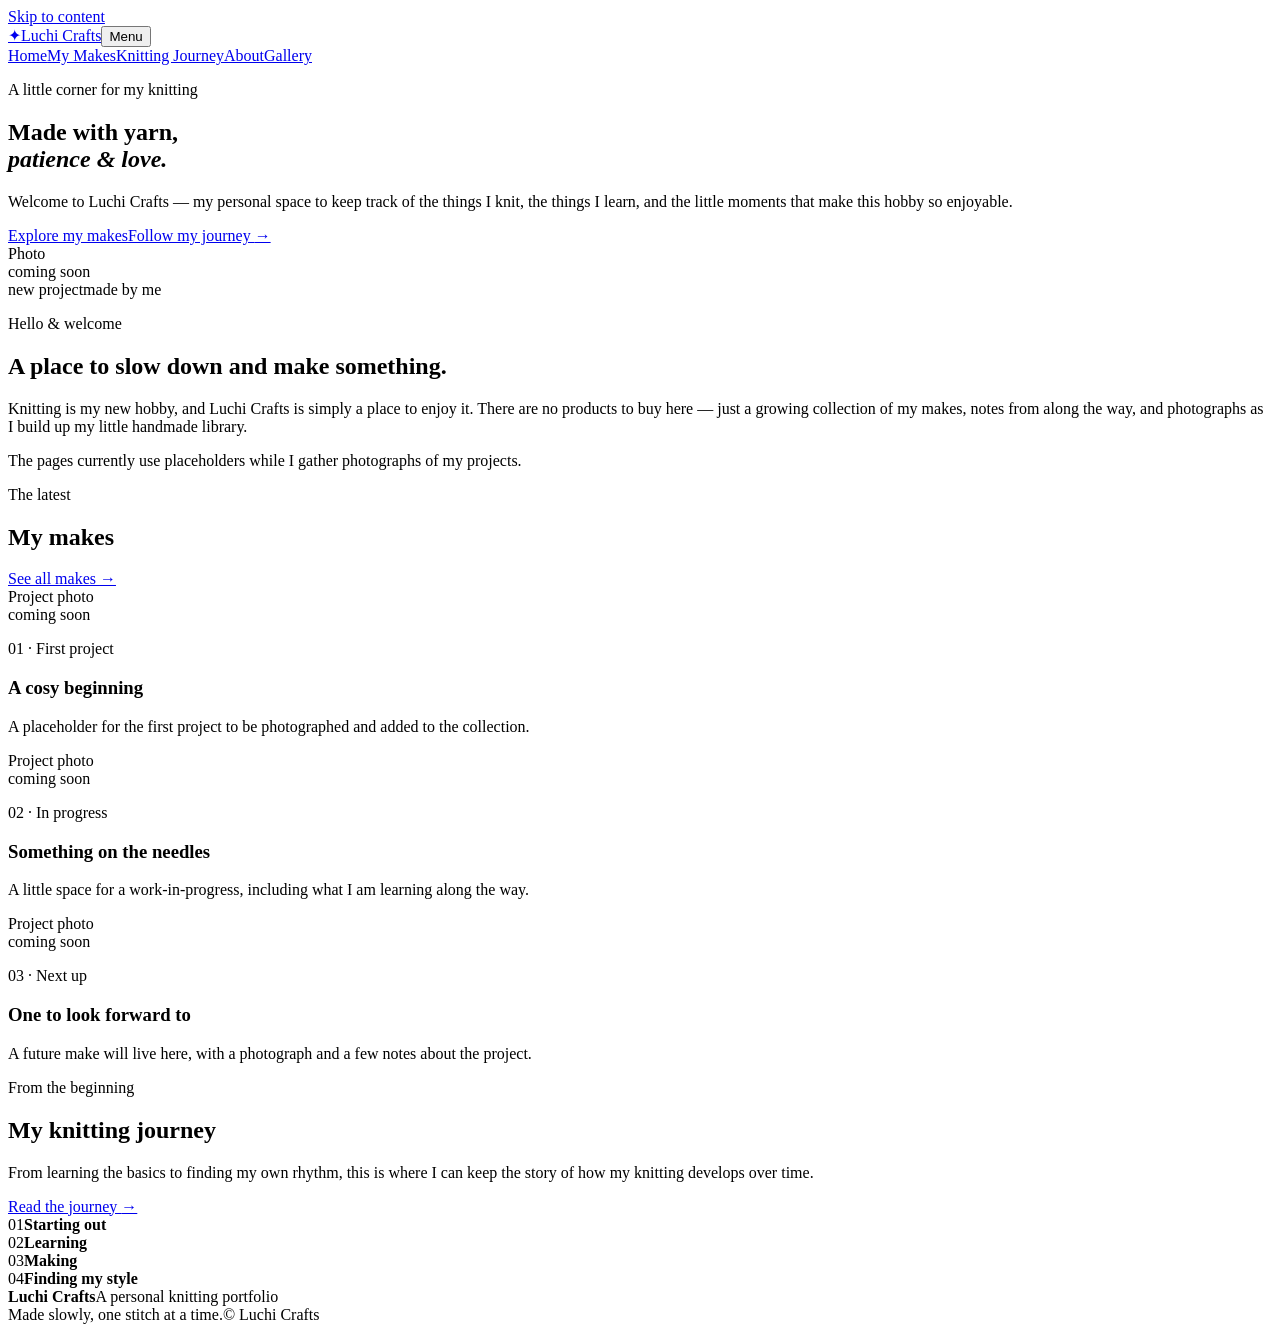
==== index.html @ 57c61583 "Build Luchi Crafts website: add index.html" ====
<!doctype html><html lang="en-GB"><head><meta charset="utf-8"><meta name="viewport" content="width=device-width, initial-scale=1"><meta name="description" content="Luchi Crafts — a cosy personal portfolio celebrating a love of knitting, handmade projects and the knitting journey."><title>Luchi Crafts | A Knitting Journey</title><link rel="preconnect" href="https://fonts.googleapis.com"><link rel="preconnect" href="https://fonts.gstatic.com" crossorigin><link href="https://fonts.googleapis.com/css2?family=EB+Garamond:wght@500;600;700&family=Inter:wght@400;500;600&display=swap" rel="stylesheet"><link rel="stylesheet" href="styles.css"></head><body><a class="skip-link" href="#main">Skip to content</a><header class="site-header"><div class="container nav-wrap"><a class="brand" href="index.html"><span class="brand-mark" aria-hidden="true">✦</span><span>Luchi Crafts</span></a><button class="menu-toggle" type="button" aria-expanded="false" aria-controls="site-nav">Menu</button><nav id="site-nav" class="site-nav" aria-label="Main navigation"><a class="active" href="index.html">Home</a><a href="my-makes.html">My Makes</a><a href="journey.html">Knitting Journey</a><a href="about.html">About</a><a href="gallery.html">Gallery</a></nav></div></header><main id="main"><section class="hero"><div class="container hero-grid"><div class="hero-copy"><p class="eyebrow">A little corner for my knitting</p><h1>Made with yarn,<br><em>patience &amp; love.</em></h1><p class="hero-text">Welcome to Luchi Crafts — my personal space to keep track of the things I knit, the things I learn, and the little moments that make this hobby so enjoyable.</p><div class="hero-actions"><a class="button button-primary" href="my-makes.html">Explore my makes</a><a class="text-link" href="journey.html">Follow my journey <span aria-hidden="true">→</span></a></div></div><div class="hero-art" aria-label="Knitting project placeholder"><div class="yarn-ball yarn-one"></div><div class="yarn-ball yarn-two"></div><div class="knit-card"><span>Photo<br>coming soon</span></div><span class="art-note note-one">new project</span><span class="art-note note-two">made by me</span></div></div></section><section class="intro section"><div class="container narrow intro-grid"><div><p class="eyebrow">Hello &amp; welcome</p><h2>A place to slow down and make something.</h2></div><div><p>Knitting is my new hobby, and Luchi Crafts is simply a place to enjoy it. There are no products to buy here — just a growing collection of my makes, notes from along the way, and photographs as I build up my little handmade library.</p><p class="muted">The pages currently use placeholders while I gather photographs of my projects.</p></div></div></section><section class="section section-tinted"><div class="container"><div class="section-heading"><div><p class="eyebrow">The latest</p><h2>My makes</h2></div><a class="text-link" href="my-makes.html">See all makes <span aria-hidden="true">→</span></a></div><div class="project-grid"><article class="project-card"><div class="photo-placeholder"><span>Project photo<br>coming soon</span></div><div class="project-info"><p class="project-number">01 · First project</p><h3>A cosy beginning</h3><p>A placeholder for the first project to be photographed and added to the collection.</p></div></article><article class="project-card"><div class="photo-placeholder photo-alt"><span>Project photo<br>coming soon</span></div><div class="project-info"><p class="project-number">02 · In progress</p><h3>Something on the needles</h3><p>A little space for a work-in-progress, including what I am learning along the way.</p></div></article><article class="project-card"><div class="photo-placeholder photo-soft"><span>Project photo<br>coming soon</span></div><div class="project-info"><p class="project-number">03 · Next up</p><h3>One to look forward to</h3><p>A future make will live here, with a photograph and a few notes about the project.</p></div></article></div></div></section><section class="section journey-preview"><div class="container journey-panel"><div><p class="eyebrow">From the beginning</p><h2>My knitting journey</h2><p>From learning the basics to finding my own rhythm, this is where I can keep the story of how my knitting develops over time.</p><a class="text-link" href="journey.html">Read the journey <span aria-hidden="true">→</span></a></div><div class="timeline-mini" aria-hidden="true"><div><span>01</span><strong>Starting out</strong></div><div><span>02</span><strong>Learning</strong></div><div><span>03</span><strong>Making</strong></div><div><span>04</span><strong>Finding my style</strong></div></div></div></section></main><footer class="site-footer"><div class="container footer-wrap"><div><strong>Luchi Crafts</strong><span>A personal knitting portfolio</span></div><div><span>Made slowly, one stitch at a time.</span><span>© <span data-year></span> Luchi Crafts</span></div></div></footer><script src="script.js"></script></body></html>
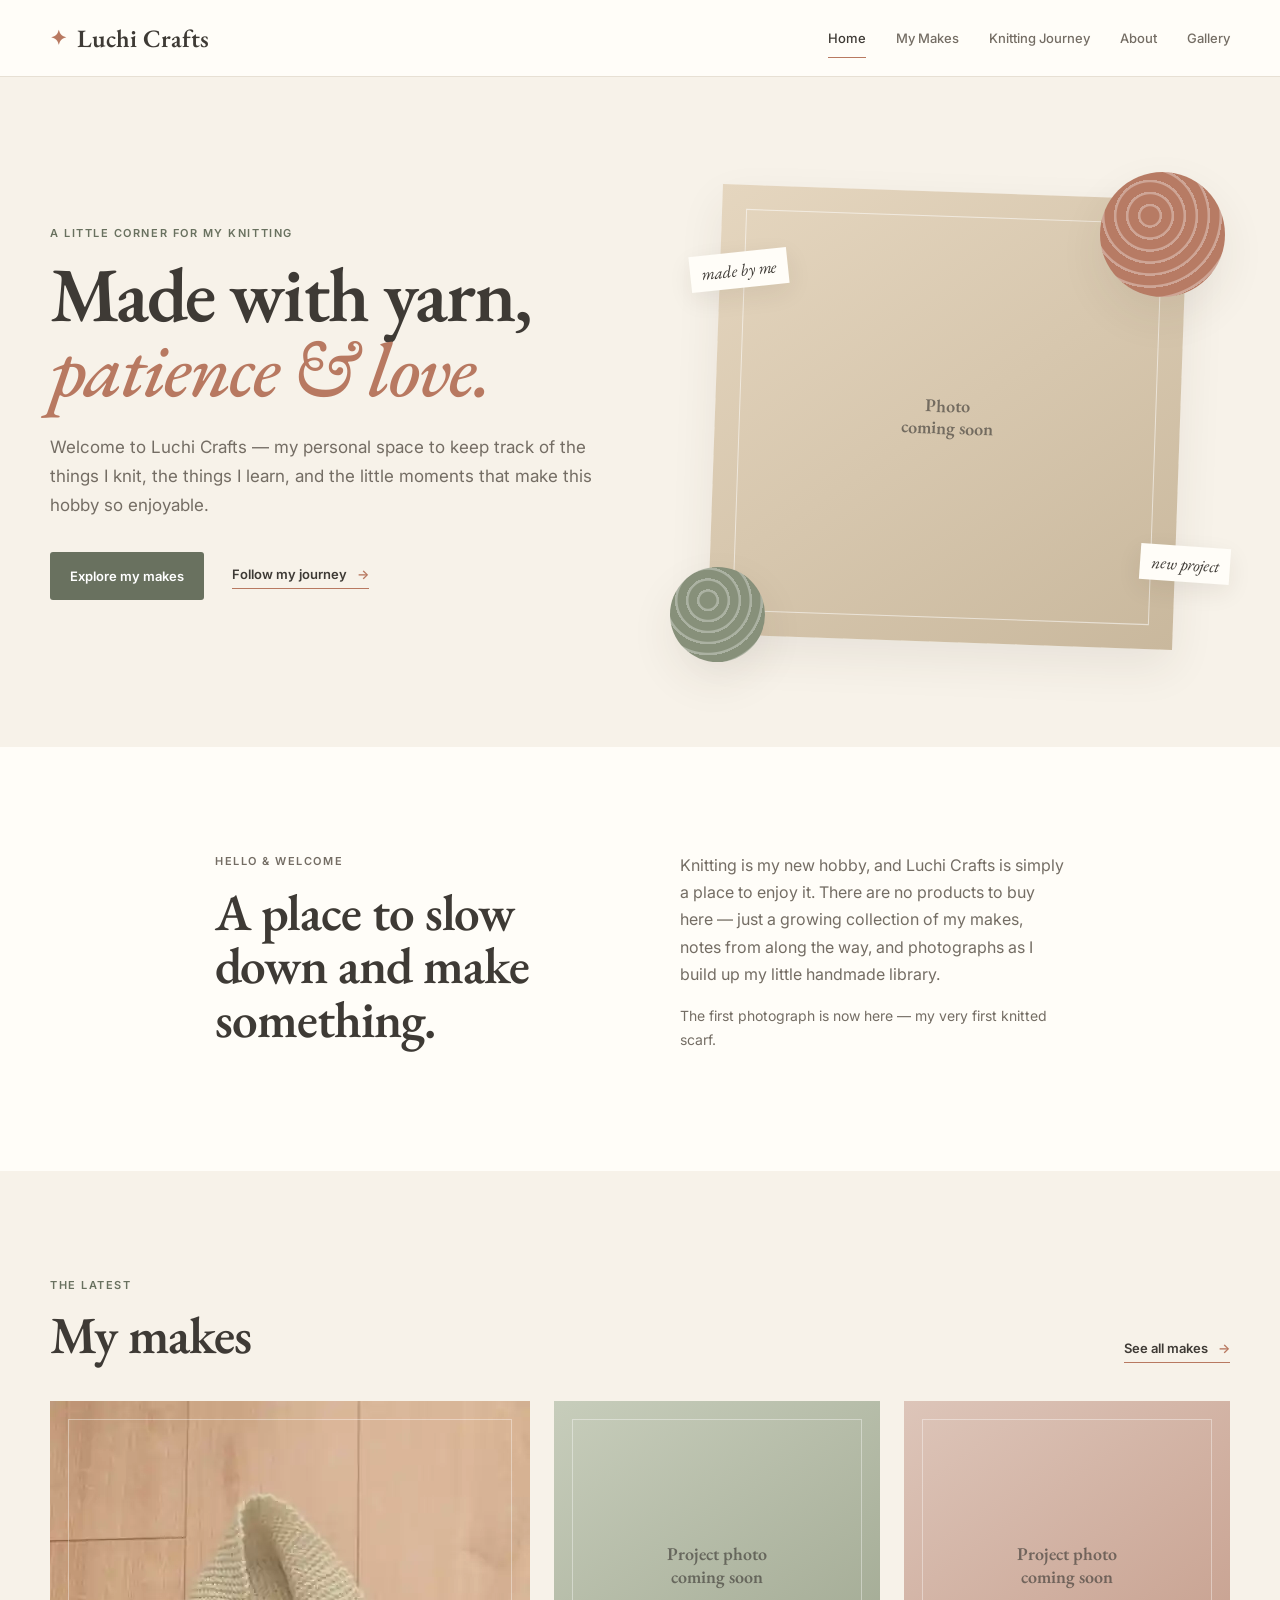
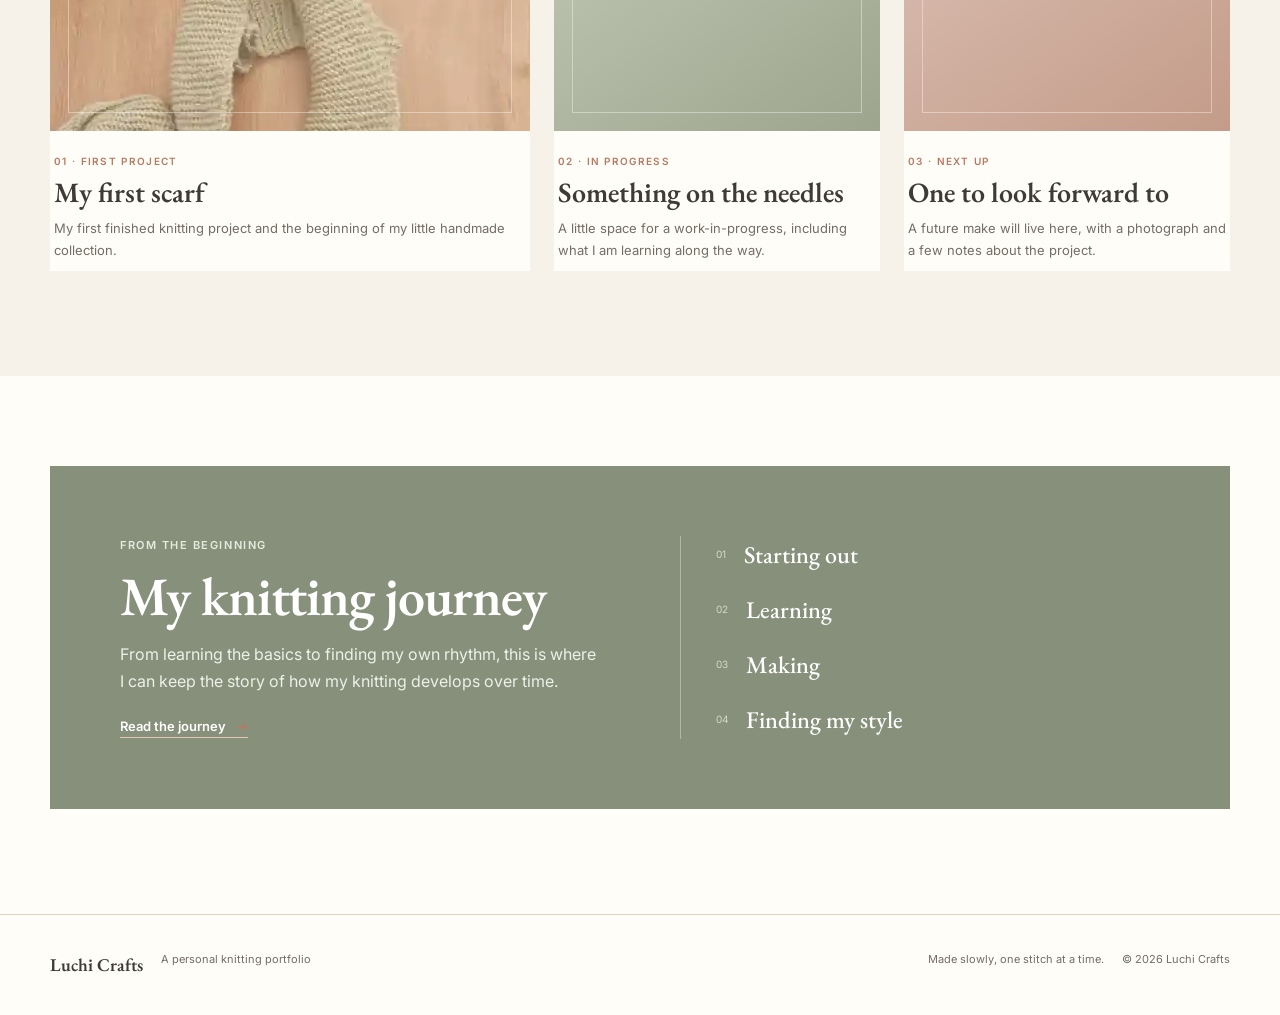
==== commit af9ee442: "Feature first scarf on home page" ====
--- a/index.html
+++ b/index.html
@@ -1 +1 @@
-<!doctype html><html lang="en-GB"><head><meta charset="utf-8"><meta name="viewport" content="width=device-width, initial-scale=1"><meta name="description" content="Luchi Crafts — a cosy personal portfolio celebrating a love of knitting, handmade projects and the knitting journey."><title>Luchi Crafts | A Knitting Journey</title><link rel="preconnect" href="https://fonts.googleapis.com"><link rel="preconnect" href="https://fonts.gstatic.com" crossorigin><link href="https://fonts.googleapis.com/css2?family=EB+Garamond:wght@500;600;700&family=Inter:wght@400;500;600&display=swap" rel="stylesheet"><link rel="stylesheet" href="styles.css"></head><body><a class="skip-link" href="#main">Skip to content</a><header class="site-header"><div class="container nav-wrap"><a class="brand" href="index.html"><span class="brand-mark" aria-hidden="true">✦</span><span>Luchi Crafts</span></a><button class="menu-toggle" type="button" aria-expanded="false" aria-controls="site-nav">Menu</button><nav id="site-nav" class="site-nav" aria-label="Main navigation"><a class="active" href="index.html">Home</a><a href="my-makes.html">My Makes</a><a href="journey.html">Knitting Journey</a><a href="about.html">About</a><a href="gallery.html">Gallery</a></nav></div></header><main id="main"><section class="hero"><div class="container hero-grid"><div class="hero-copy"><p class="eyebrow">A little corner for my knitting</p><h1>Made with yarn,<br><em>patience &amp; love.</em></h1><p class="hero-text">Welcome to Luchi Crafts — my personal space to keep track of the things I knit, the things I learn, and the little moments that make this hobby so enjoyable.</p><div class="hero-actions"><a class="button button-primary" href="my-makes.html">Explore my makes</a><a class="text-link" href="journey.html">Follow my journey <span aria-hidden="true">→</span></a></div></div><div class="hero-art" aria-label="Knitting project placeholder"><div class="yarn-ball yarn-one"></div><div class="yarn-ball yarn-two"></div><div class="knit-card"><span>Photo<br>coming soon</span></div><span class="art-note note-one">new project</span><span class="art-note note-two">made by me</span></div></div></section><section class="intro section"><div class="container narrow intro-grid"><div><p class="eyebrow">Hello &amp; welcome</p><h2>A place to slow down and make something.</h2></div><div><p>Knitting is my new hobby, and Luchi Crafts is simply a place to enjoy it. There are no products to buy here — just a growing collection of my makes, notes from along the way, and photographs as I build up my little handmade library.</p><p class="muted">The pages currently use placeholders while I gather photographs of my projects.</p></div></div></section><section class="section section-tinted"><div class="container"><div class="section-heading"><div><p class="eyebrow">The latest</p><h2>My makes</h2></div><a class="text-link" href="my-makes.html">See all makes <span aria-hidden="true">→</span></a></div><div class="project-grid"><article class="project-card"><div class="photo-placeholder"><span>Project photo<br>coming soon</span></div><div class="project-info"><p class="project-number">01 · First project</p><h3>A cosy beginning</h3><p>A placeholder for the first project to be photographed and added to the collection.</p></div></article><article class="project-card"><div class="photo-placeholder photo-alt"><span>Project photo<br>coming soon</span></div><div class="project-info"><p class="project-number">02 · In progress</p><h3>Something on the needles</h3><p>A little space for a work-in-progress, including what I am learning along the way.</p></div></article><article class="project-card"><div class="photo-placeholder photo-soft"><span>Project photo<br>coming soon</span></div><div class="project-info"><p class="project-number">03 · Next up</p><h3>One to look forward to</h3><p>A future make will live here, with a photograph and a few notes about the project.</p></div></article></div></div></section><section class="section journey-preview"><div class="container journey-panel"><div><p class="eyebrow">From the beginning</p><h2>My knitting journey</h2><p>From learning the basics to finding my own rhythm, this is where I can keep the story of how my knitting develops over time.</p><a class="text-link" href="journey.html">Read the journey <span aria-hidden="true">→</span></a></div><div class="timeline-mini" aria-hidden="true"><div><span>01</span><strong>Starting out</strong></div><div><span>02</span><strong>Learning</strong></div><div><span>03</span><strong>Making</strong></div><div><span>04</span><strong>Finding my style</strong></div></div></div></section></main><footer class="site-footer"><div class="container footer-wrap"><div><strong>Luchi Crafts</strong><span>A personal knitting portfolio</span></div><div><span>Made slowly, one stitch at a time.</span><span>© <span data-year></span> Luchi Crafts</span></div></div></footer><script src="script.js"></script></body></html>+<!doctype html><html lang="en-GB"><head><meta charset="utf-8"><meta name="viewport" content="width=device-width, initial-scale=1"><meta name="description" content="Luchi Crafts — a cosy personal portfolio celebrating a love of knitting, handmade projects and the knitting journey."><title>Luchi Crafts | A Knitting Journey</title><link rel="preconnect" href="https://fonts.googleapis.com"><link rel="preconnect" href="https://fonts.gstatic.com" crossorigin><link href="https://fonts.googleapis.com/css2?family=EB+Garamond:wght@500;600;700&family=Inter:wght@400;500;600&display=swap" rel="stylesheet"><link rel="stylesheet" href="styles.css"></head><body><a class="skip-link" href="#main">Skip to content</a><header class="site-header"><div class="container nav-wrap"><a class="brand" href="index.html"><span class="brand-mark" aria-hidden="true">✦</span><span>Luchi Crafts</span></a><button class="menu-toggle" type="button" aria-expanded="false" aria-controls="site-nav">Menu</button><nav id="site-nav" class="site-nav" aria-label="Main navigation"><a class="active" href="index.html">Home</a><a href="my-makes.html">My Makes</a><a href="journey.html">Knitting Journey</a><a href="about.html">About</a><a href="gallery.html">Gallery</a></nav></div></header><main id="main"><section class="hero"><div class="container hero-grid"><div class="hero-copy"><p class="eyebrow">A little corner for my knitting</p><h1>Made with yarn,<br><em>patience &amp; love.</em></h1><p class="hero-text">Welcome to Luchi Crafts — my personal space to keep track of the things I knit, the things I learn, and the little moments that make this hobby so enjoyable.</p><div class="hero-actions"><a class="button button-primary" href="my-makes.html">Explore my makes</a><a class="text-link" href="journey.html">Follow my journey <span aria-hidden="true">→</span></a></div></div><div class="hero-art" aria-label="Knitting project placeholder"><div class="yarn-ball yarn-one"></div><div class="yarn-ball yarn-two"></div><div class="knit-card"><span>Photo<br>coming soon</span></div><span class="art-note note-one">new project</span><span class="art-note note-two">made by me</span></div></div></section><section class="intro section"><div class="container narrow intro-grid"><div><p class="eyebrow">Hello &amp; welcome</p><h2>A place to slow down and make something.</h2></div><div><p>Knitting is my new hobby, and Luchi Crafts is simply a place to enjoy it. There are no products to buy here — just a growing collection of my makes, notes from along the way, and photographs as I build up my little handmade library.</p><p class="muted">The first photograph is now here — my very first knitted scarf.</p></div></div></section><section class="section section-tinted"><div class="container"><div class="section-heading"><div><p class="eyebrow">The latest</p><h2>My makes</h2></div><a class="text-link" href="my-makes.html">See all makes <span aria-hidden="true">→</span></a></div><div class="project-grid"><article class="project-card"><div class="photo-placeholder"><img class="project-photo" src="assets/first-scarf.webp" alt="A cream-coloured knitted scarf, the first scarf made for Luchi Crafts"></div><div class="project-info"><p class="project-number">01 · First project</p><h3>My first scarf</h3><p>My first finished knitting project and the beginning of my little handmade collection.</p></div></article><article class="project-card"><div class="photo-placeholder photo-alt"><span>Project photo<br>coming soon</span></div><div class="project-info"><p class="project-number">02 · In progress</p><h3>Something on the needles</h3><p>A little space for a work-in-progress, including what I am learning along the way.</p></div></article><article class="project-card"><div class="photo-placeholder photo-soft"><span>Project photo<br>coming soon</span></div><div class="project-info"><p class="project-number">03 · Next up</p><h3>One to look forward to</h3><p>A future make will live here, with a photograph and a few notes about the project.</p></div></article></div></div></section><section class="section journey-preview"><div class="container journey-panel"><div><p class="eyebrow">From the beginning</p><h2>My knitting journey</h2><p>From learning the basics to finding my own rhythm, this is where I can keep the story of how my knitting develops over time.</p><a class="text-link" href="journey.html">Read the journey <span aria-hidden="true">→</span></a></div><div class="timeline-mini" aria-hidden="true"><div><span>01</span><strong>Starting out</strong></div><div><span>02</span><strong>Learning</strong></div><div><span>03</span><strong>Making</strong></div><div><span>04</span><strong>Finding my style</strong></div></div></div></section></main><footer class="site-footer"><div class="container footer-wrap"><div><strong>Luchi Crafts</strong><span>A personal knitting portfolio</span></div><div><span>Made slowly, one stitch at a time.</span><span>© <span data-year></span> Luchi Crafts</span></div></div></footer><script src="script.js"></script></body></html>
--- a/styles.css
+++ b/styles.css
@@ -0,0 +1 @@
+:root{--cream:#f7f2e9;--paper:#fffdf8;--ink:#3e3a35;--muted:#746d64;--sage:#87907a;--sage-dark:#69715f;--clay:#b87961;--sand:#dfd0b9;--line:#ddd3c5;--shadow:0 18px 45px rgba(65,53,42,.08);--serif:"EB Garamond",Georgia,serif;--sans:"Inter",Arial,sans-serif;--max:1180px}*{box-sizing:border-box}html{scroll-behavior:smooth}body{margin:0;background:var(--paper);color:var(--ink);font-family:var(--sans);font-size:16px;line-height:1.7}a{color:inherit;text-decoration:none}button{font:inherit}.container{width:min(calc(100% - 48px),var(--max));margin-inline:auto}.narrow{width:min(calc(100% - 48px),850px)}.skip-link{position:absolute;left:16px;top:-100px;background:var(--ink);color:#fff;padding:8px 12px;z-index:100}.skip-link:focus{top:12px}.site-header{position:sticky;top:0;z-index:20;background:rgba(255,253,248,.94);backdrop-filter:blur(12px);border-bottom:1px solid rgba(221,211,197,.7)}.nav-wrap{min-height:76px;display:flex;align-items:center;justify-content:space-between;gap:30px}.brand{display:flex;align-items:center;gap:10px;font-family:var(--serif);font-size:25px;font-weight:600}.brand-mark{font-family:Georgia,serif;color:var(--clay);font-size:20px}.site-nav{display:flex;align-items:center;gap:30px;font-size:13px;font-weight:500}.site-nav a{padding:26px 0;color:var(--muted);position:relative}.site-nav a:hover,.site-nav a.active{color:var(--ink)}.site-nav a.active:after{content:"";position:absolute;bottom:17px;left:0;right:0;height:1px;background:var(--clay)}.menu-toggle{display:none;border:1px solid var(--line);background:transparent;color:var(--ink);padding:7px 12px;border-radius:4px}.hero{background:var(--cream);overflow:hidden}.hero-grid{min-height:670px;display:grid;grid-template-columns:1fr 1fr;gap:60px;align-items:center}.eyebrow{text-transform:uppercase;letter-spacing:.14em;font-size:11px;font-weight:600;color:var(--sage-dark);margin:0 0 14px}.hero h1,.page-hero h1{font:600 clamp(48px,6vw,78px)/.98 var(--serif);letter-spacing:-.025em;margin:0 0 26px}.hero h1 em{font-weight:500;color:var(--clay)}.hero-text{max-width:590px;color:var(--muted);font-size:17px}.hero-actions{display:flex;align-items:center;gap:28px;margin-top:32px}.button{display:inline-flex;align-items:center;justify-content:center;padding:13px 20px;border-radius:3px;font-size:13px;font-weight:600}.button-primary{background:var(--sage-dark);color:#fff}.button-primary:hover{background:var(--ink)}.text-link{font-size:13px;font-weight:600;border-bottom:1px solid var(--clay);padding-bottom:3px}.text-link span{margin-left:7px;color:var(--clay)}.hero-art{height:510px;position:relative}.knit-card{position:absolute;inset:35px 50px 25px 45px;background:linear-gradient(145deg,#e5d6bf,#c9b89d);box-shadow:var(--shadow);display:grid;place-items:center;transform:rotate(2deg)}.knit-card:before{content:"";position:absolute;inset:24px;border:1px solid rgba(255,255,255,.55)}.knit-card span,.photo-placeholder span,.gallery-placeholder span,.portrait-placeholder span{font:600 18px/1.25 var(--serif);color:rgba(62,58,53,.65);text-align:center}.yarn-ball{position:absolute;width:125px;height:125px;border-radius:50%;background:repeating-radial-gradient(circle at 40% 35%,transparent 0 9px,rgba(255,255,255,.32) 10px 12px),#b77b64;z-index:2;box-shadow:var(--shadow)}.yarn-one{right:5px;top:15px}.yarn-two{left:0;bottom:5px;width:95px;height:95px;background:repeating-radial-gradient(circle at 40% 35%,transparent 0 8px,rgba(255,255,255,.3) 9px 11px),#87907a}.art-note{position:absolute;background:var(--paper);padding:7px 11px;font:italic 17px var(--serif);box-shadow:0 8px 25px rgba(50,40,30,.08);z-index:3}.note-one{right:0;bottom:85px;transform:rotate(4deg)}.note-two{left:20px;top:95px;transform:rotate(-6deg)}.section{padding:105px 0}.section-tinted{background:var(--cream)}.intro-grid{display:grid;grid-template-columns:1fr 1fr;gap:80px}.intro h2,.section h2,.content-note h2{font:600 clamp(34px,4vw,52px)/1.05 var(--serif);letter-spacing:-.02em;margin:0}.intro p{color:var(--muted);margin-top:0}.muted{color:var(--muted)!important;font-size:14px}.section-heading{display:flex;justify-content:space-between;align-items:end;gap:30px;margin-bottom:38px}.section-heading h2{font-size:52px}.project-grid{display:grid;grid-template-columns:repeat(3,1fr);gap:24px}.project-card{background:var(--paper)}.photo-placeholder{height:330px;background:linear-gradient(145deg,#d8c8ae,#b9a78d);display:grid;place-items:center;position:relative;overflow:hidden}.photo-placeholder:after,.gallery-placeholder:after{content:"";position:absolute;inset:18px;border:1px solid rgba(255,255,255,.38)}.photo-alt{background:linear-gradient(145deg,#c7cdbb,#9da58e)}.photo-soft{background:linear-gradient(145deg,#ddc5b9,#c49b89)}.project-info{padding:22px 4px 10px}.project-number{font-size:10px!important;text-transform:uppercase;letter-spacing:.13em;color:var(--clay)!important;font-weight:600;margin:0 0 7px!important}.project-info h3{font:600 28px/1.1 var(--serif);margin:0 0 9px}.project-info p:last-child{color:var(--muted);font-size:13px;margin:0}.journey-preview{padding-top:90px}.journey-panel{background:var(--sage);color:#fff;padding:70px;display:grid;grid-template-columns:1fr 1fr;gap:80px}.journey-panel .eyebrow{color:#e7eadf}.journey-panel h2{font-size:54px}.journey-panel p{color:#eef0e9;max-width:530px}.journey-panel .text-link{color:#fff;border-color:#e6c6b8}.timeline-mini{border-left:1px solid rgba(255,255,255,.35);padding-left:35px;display:flex;flex-direction:column;justify-content:center;gap:24px}.timeline-mini div{display:flex;gap:18px;align-items:center}.timeline-mini span{font-size:10px;opacity:.65}.timeline-mini strong{font:500 24px var(--serif)}.page-hero{background:var(--cream);padding:110px 0 90px}.page-hero h1{font-size:68px}.page-hero p:last-child{max-width:680px;color:var(--muted);font-size:17px}.project-list{display:flex;flex-direction:column;gap:90px}.make-row{display:grid;grid-template-columns:1.05fr 1fr;gap:75px;align-items:center}.make-row.reverse{grid-template-columns:1fr 1.05fr}.make-row.reverse .photo-placeholder{order:2}.make-copy h2{font:600 48px/1.05 var(--serif);margin:0 0 18px}.make-copy>p:not(.project-number){color:var(--muted)}.details{display:grid;grid-template-columns:repeat(3,1fr);gap:12px;margin:30px 0 0;padding-top:22px;border-top:1px solid var(--line)}.details dt{font-size:10px;text-transform:uppercase;letter-spacing:.1em;color:var(--clay);font-weight:600}.details dd{margin:3px 0 0;font-size:12px;color:var(--muted)}.photo-placeholder.large{height:480px}.content-note{margin:110px auto 0;padding:65px;background:var(--cream);text-align:center;max-width:900px}.content-note p:last-child{color:var(--muted);max-width:680px;margin:18px auto 0}.timeline{max-width:900px}.timeline-item{display:grid;grid-template-columns:80px 1fr;gap:35px;padding:0 0 75px;position:relative}.timeline-item:not(:last-child):after{content:"";position:absolute;left:39px;top:62px;bottom:0;width:1px;background:var(--line)}.timeline-marker{width:48px;height:48px;border:1px solid var(--clay);border-radius:50%;display:grid;place-items:center;font-size:10px;color:var(--clay);background:var(--paper);z-index:1}.timeline-item h2{font:600 43px/1.05 var(--serif);margin:0 0 15px}.timeline-item p:not(.project-number){color:var(--muted);margin:0}.journey-prompt{margin-top:20px;padding:15px 18px;background:var(--cream);font-size:12px;color:var(--muted)}.about-grid{display:grid;grid-template-columns:.9fr 1.1fr;gap:90px;align-items:center}.portrait-placeholder{height:580px;background:linear-gradient(145deg,#d7c9b4,#b6a287);display:grid;place-items:center;position:relative}.portrait-placeholder:after{content:"";position:absolute;inset:24px;border:1px solid rgba(255,255,255,.45)}.about-copy h2{font:600 52px/1.05 var(--serif);margin:0 0 24px}.about-copy p{color:var(--muted)}.values-grid{display:grid;grid-template-columns:repeat(3,1fr);gap:40px;margin-top:45px}.value-number{font-size:11px;color:var(--clay);font-weight:600}.values-grid h3{font:600 29px var(--serif);margin:8px 0}.values-grid p{color:var(--muted);font-size:13px}.gallery-grid{display:grid;grid-template-columns:repeat(3,1fr);grid-auto-rows:280px;gap:18px}.gallery-item{margin:0}.gallery-item.tall{grid-row:span 2}.gallery-item.wide{grid-column:span 2}.gallery-placeholder{height:calc(100% - 27px);background:linear-gradient(145deg,#d7c9b4,#b7a68c);display:grid;place-items:center;position:relative}.gallery-placeholder.warm{background:linear-gradient(145deg,#d9bba8,#b9826d)}.gallery-placeholder.soft{background:linear-gradient(145deg,#c7cdbb,#9da58e)}.gallery-placeholder.neutral{background:linear-gradient(145deg,#ddd4c6,#bdb2a2)}.gallery-placeholder.muted-bg{background:linear-gradient(145deg,#cbc9bb,#a6a796)}.gallery-item figcaption{font-size:11px;color:var(--muted);padding-top:6px}.site-footer{border-top:1px solid var(--line);padding:35px 0;background:var(--paper)}.footer-wrap{display:flex;justify-content:space-between;gap:30px;font-size:11px;color:var(--muted)}.footer-wrap>div{display:flex;gap:18px}.footer-wrap strong{font-family:var(--serif);font-size:18px;color:var(--ink);font-weight:600}@media(max-width:850px){.container,.narrow{width:min(calc(100% - 32px),var(--max))}.nav-wrap{min-height:68px}.menu-toggle{display:block}.site-nav{display:none;position:absolute;left:0;right:0;top:68px;background:var(--paper);border-bottom:1px solid var(--line);padding:12px 16px;flex-direction:column;align-items:stretch;gap:0}.site-nav.open{display:flex}.site-nav a{padding:12px 4px}.site-nav a.active:after{display:none}.hero-grid,.intro-grid,.journey-panel,.about-grid,.make-row,.make-row.reverse{grid-template-columns:1fr;gap:40px}.hero-grid{padding:70px 0;min-height:auto}.hero-art{height:420px}.journey-panel{padding:45px 30px}.make-row.reverse .photo-placeholder{order:0}.photo-placeholder.large{height:390px}.project-grid{grid-template-columns:1fr}.section{padding:75px 0}.page-hero{padding:75px 0 65px}.page-hero h1{font-size:54px}.section-heading{align-items:start;flex-direction:column}.gallery-grid{grid-template-columns:1fr 1fr;grid-auto-rows:240px}.gallery-item.wide{grid-column:span 2}.gallery-item.tall{grid-row:span 2}.values-grid{grid-template-columns:1fr}.footer-wrap,.footer-wrap>div{flex-direction:column;gap:7px}.details{grid-template-columns:1fr 1fr}}@media(max-width:520px){.hero h1{font-size:50px}.hero-art{height:340px}.knit-card{inset:25px 28px 20px 25px}.yarn-one{width:90px;height:90px}.yarn-two{width:70px;height:70px}.note-one{right:-2px;bottom:50px}.note-two{left:0;top:50px}.gallery-grid{grid-template-columns:1fr;grid-auto-rows:260px}.gallery-item.wide,.gallery-item.tall{grid-column:auto;grid-row:auto}.hero-actions{align-items:flex-start;flex-direction:column;gap:18px}.journey-panel h2,.about-copy h2{font-size:42px}.timeline-item{grid-template-columns:55px 1fr;gap:20px}.timeline-item:not(:last-child):after{left:27px}.timeline-item h2{font-size:36px}}
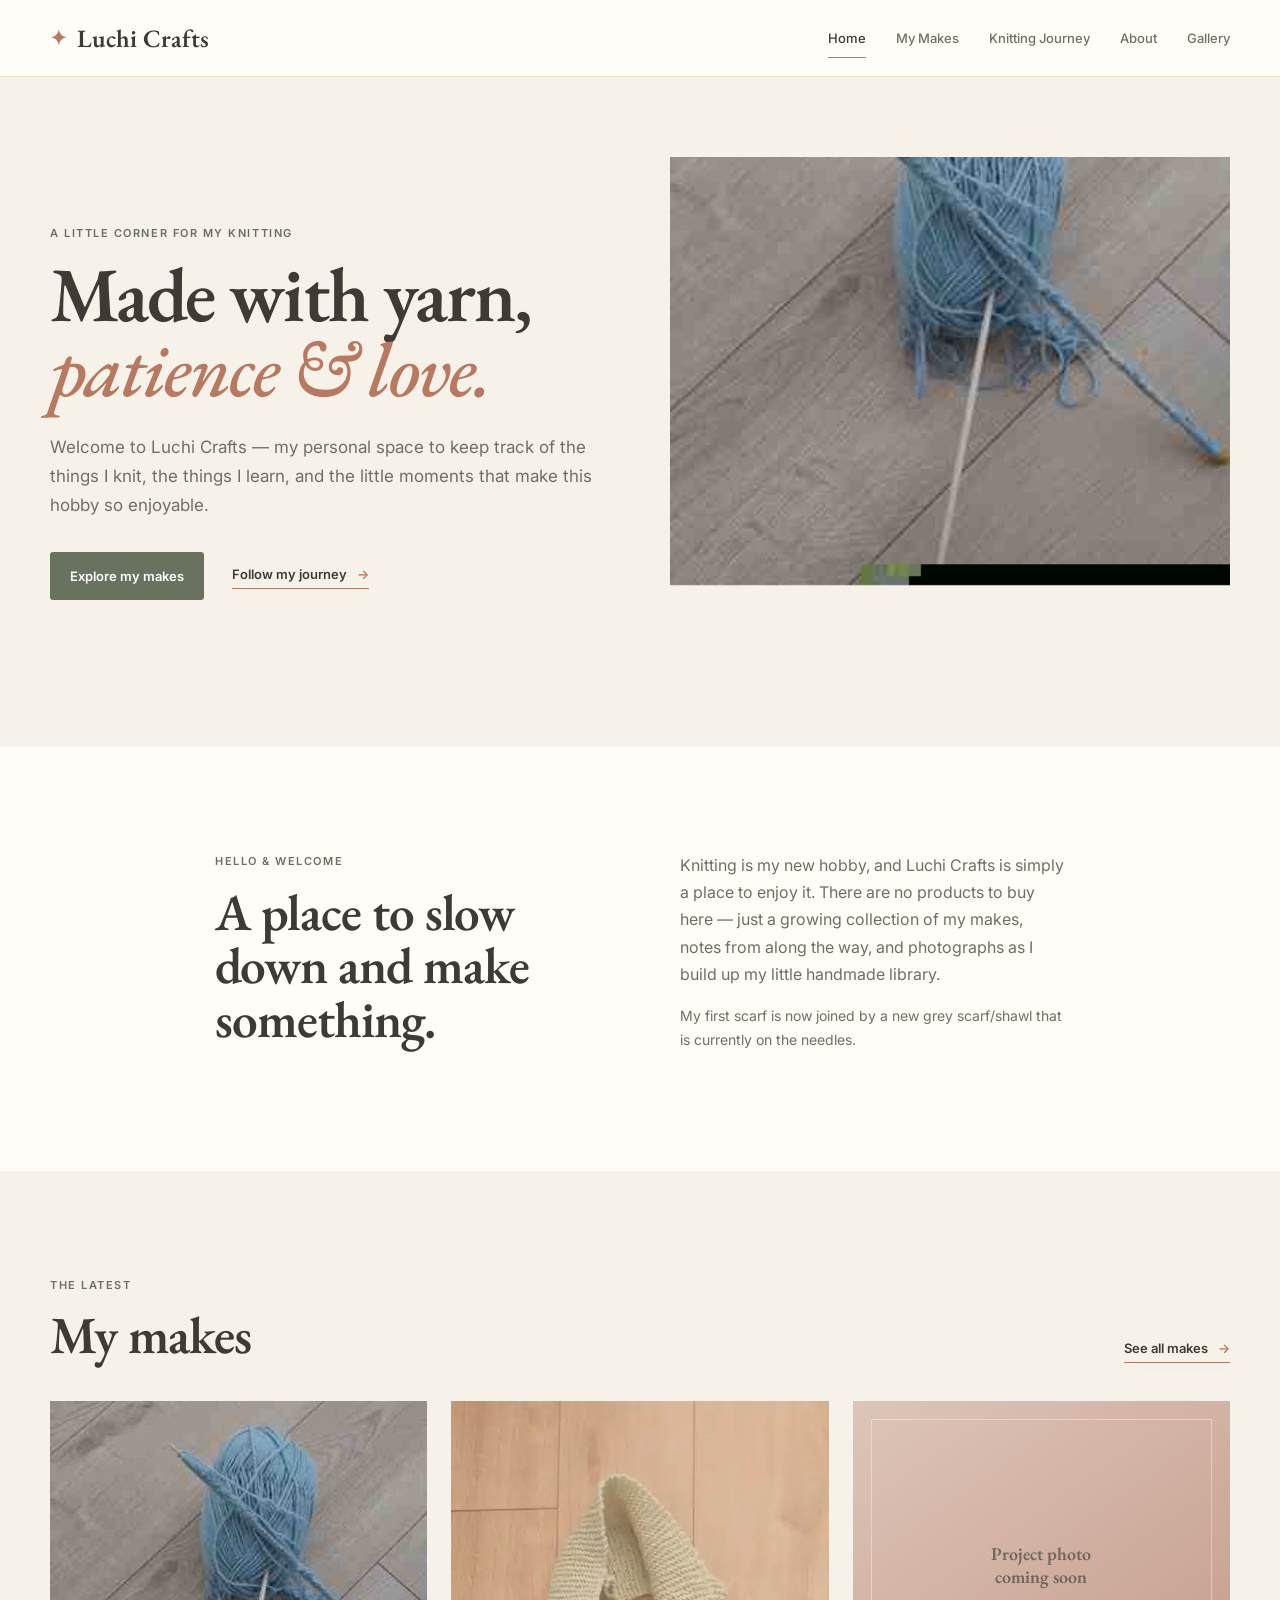
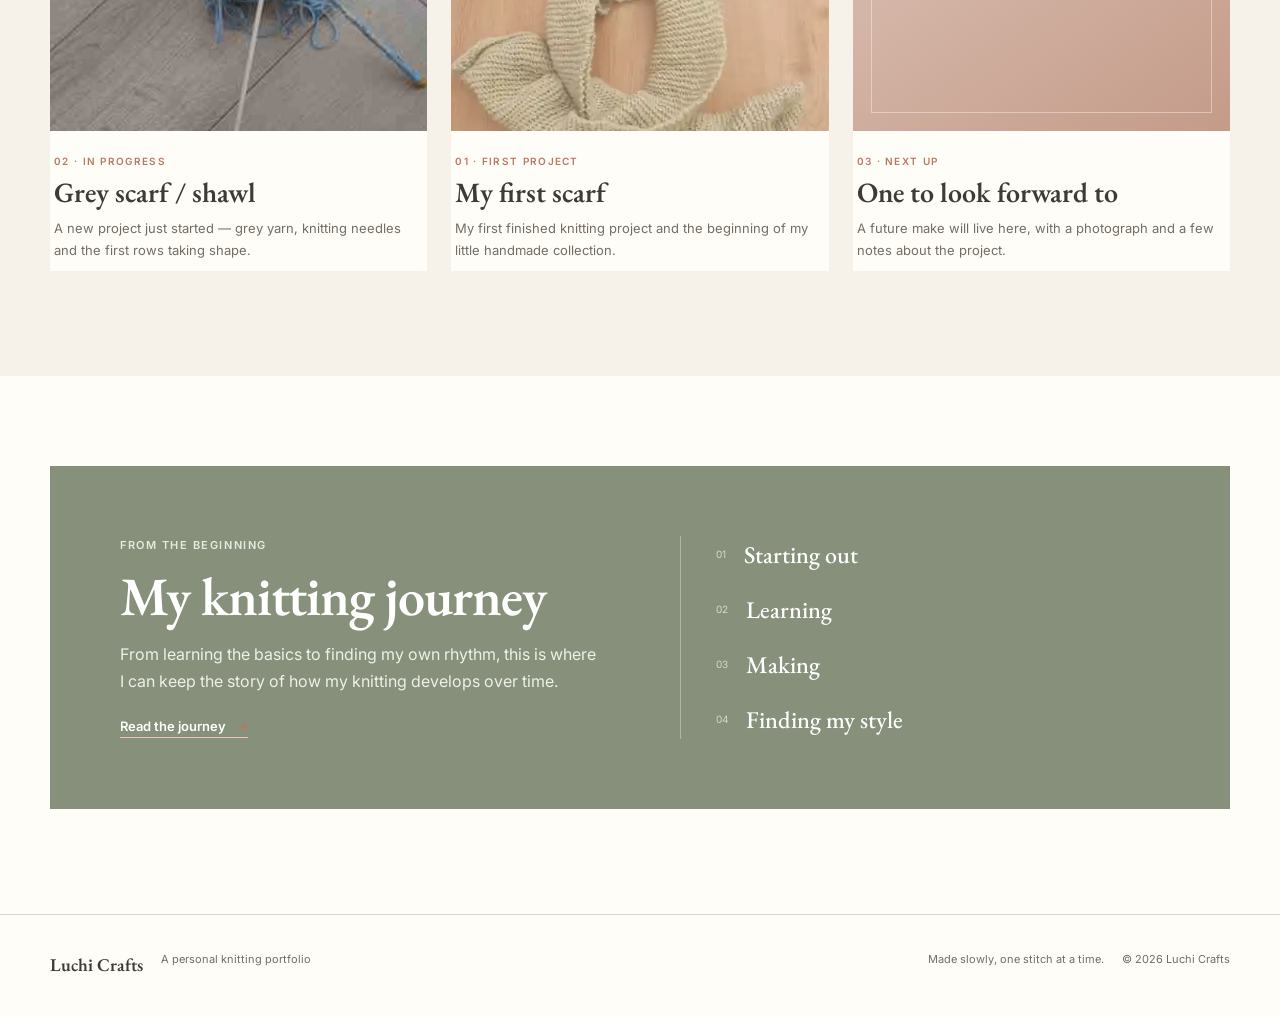
==== commit 1f7f4c7b: "Feature grey scarf shawl in latest makes" ====
--- a/index.html
+++ b/index.html
@@ -1 +1 @@
-<!doctype html><html lang="en-GB"><head><meta charset="utf-8"><meta name="viewport" content="width=device-width, initial-scale=1"><meta name="description" content="Luchi Crafts — a cosy personal portfolio celebrating a love of knitting, handmade projects and the knitting journey."><title>Luchi Crafts | A Knitting Journey</title><link rel="preconnect" href="https://fonts.googleapis.com"><link rel="preconnect" href="https://fonts.gstatic.com" crossorigin><link href="https://fonts.googleapis.com/css2?family=EB+Garamond:wght@500;600;700&family=Inter:wght@400;500;600&display=swap" rel="stylesheet"><link rel="stylesheet" href="styles.css"></head><body><a class="skip-link" href="#main">Skip to content</a><header class="site-header"><div class="container nav-wrap"><a class="brand" href="index.html"><span class="brand-mark" aria-hidden="true">✦</span><span>Luchi Crafts</span></a><button class="menu-toggle" type="button" aria-expanded="false" aria-controls="site-nav">Menu</button><nav id="site-nav" class="site-nav" aria-label="Main navigation"><a class="active" href="index.html">Home</a><a href="my-makes.html">My Makes</a><a href="journey.html">Knitting Journey</a><a href="about.html">About</a><a href="gallery.html">Gallery</a></nav></div></header><main id="main"><section class="hero"><div class="container hero-grid"><div class="hero-copy"><p class="eyebrow">A little corner for my knitting</p><h1>Made with yarn,<br><em>patience &amp; love.</em></h1><p class="hero-text">Welcome to Luchi Crafts — my personal space to keep track of the things I knit, the things I learn, and the little moments that make this hobby so enjoyable.</p><div class="hero-actions"><a class="button button-primary" href="my-makes.html">Explore my makes</a><a class="text-link" href="journey.html">Follow my journey <span aria-hidden="true">→</span></a></div></div><div class="hero-art" aria-label="Knitting project placeholder"><div class="yarn-ball yarn-one"></div><div class="yarn-ball yarn-two"></div><div class="knit-card"><span>Photo<br>coming soon</span></div><span class="art-note note-one">new project</span><span class="art-note note-two">made by me</span></div></div></section><section class="intro section"><div class="container narrow intro-grid"><div><p class="eyebrow">Hello &amp; welcome</p><h2>A place to slow down and make something.</h2></div><div><p>Knitting is my new hobby, and Luchi Crafts is simply a place to enjoy it. There are no products to buy here — just a growing collection of my makes, notes from along the way, and photographs as I build up my little handmade library.</p><p class="muted">The first photograph is now here — my very first knitted scarf.</p></div></div></section><section class="section section-tinted"><div class="container"><div class="section-heading"><div><p class="eyebrow">The latest</p><h2>My makes</h2></div><a class="text-link" href="my-makes.html">See all makes <span aria-hidden="true">→</span></a></div><div class="project-grid"><article class="project-card"><div class="photo-placeholder"><img class="project-photo" src="assets/first-scarf.webp" alt="A cream-coloured knitted scarf, the first scarf made for Luchi Crafts"></div><div class="project-info"><p class="project-number">01 · First project</p><h3>My first scarf</h3><p>My first finished knitting project and the beginning of my little handmade collection.</p></div></article><article class="project-card"><div class="photo-placeholder photo-alt"><span>Project photo<br>coming soon</span></div><div class="project-info"><p class="project-number">02 · In progress</p><h3>Something on the needles</h3><p>A little space for a work-in-progress, including what I am learning along the way.</p></div></article><article class="project-card"><div class="photo-placeholder photo-soft"><span>Project photo<br>coming soon</span></div><div class="project-info"><p class="project-number">03 · Next up</p><h3>One to look forward to</h3><p>A future make will live here, with a photograph and a few notes about the project.</p></div></article></div></div></section><section class="section journey-preview"><div class="container journey-panel"><div><p class="eyebrow">From the beginning</p><h2>My knitting journey</h2><p>From learning the basics to finding my own rhythm, this is where I can keep the story of how my knitting develops over time.</p><a class="text-link" href="journey.html">Read the journey <span aria-hidden="true">→</span></a></div><div class="timeline-mini" aria-hidden="true"><div><span>01</span><strong>Starting out</strong></div><div><span>02</span><strong>Learning</strong></div><div><span>03</span><strong>Making</strong></div><div><span>04</span><strong>Finding my style</strong></div></div></div></section></main><footer class="site-footer"><div class="container footer-wrap"><div><strong>Luchi Crafts</strong><span>A personal knitting portfolio</span></div><div><span>Made slowly, one stitch at a time.</span><span>© <span data-year></span> Luchi Crafts</span></div></div></footer><script src="script.js"></script></body></html>+<!doctype html><html lang="en-GB"><head><meta charset="utf-8"><meta name="viewport" content="width=device-width, initial-scale=1"><meta name="description" content="Luchi Crafts — a cosy personal portfolio celebrating a love of knitting, handmade projects and the knitting journey."><title>Luchi Crafts | A Knitting Journey</title><link rel="preconnect" href="https://fonts.googleapis.com"><link rel="preconnect" href="https://fonts.gstatic.com" crossorigin><link href="https://fonts.googleapis.com/css2?family=EB+Garamond:wght@500;600;700&family=Inter:wght@400;500;600&display=swap" rel="stylesheet"><link rel="stylesheet" href="styles.css"></head><body><a class="skip-link" href="#main">Skip to content</a><header class="site-header"><div class="container nav-wrap"><a class="brand" href="index.html"><span class="brand-mark" aria-hidden="true">✦</span><span>Luchi Crafts</span></a><button class="menu-toggle" type="button" aria-expanded="false" aria-controls="site-nav">Menu</button><nav id="site-nav" class="site-nav" aria-label="Main navigation"><a class="active" href="index.html">Home</a><a href="my-makes.html">My Makes</a><a href="journey.html">Knitting Journey</a><a href="about.html">About</a><a href="gallery.html">Gallery</a></nav></div></header><main id="main"><section class="hero"><div class="container hero-grid"><div class="hero-copy"><p class="eyebrow">A little corner for my knitting</p><h1>Made with yarn,<br><em>patience &amp; love.</em></h1><p class="hero-text">Welcome to Luchi Crafts — my personal space to keep track of the things I knit, the things I learn, and the little moments that make this hobby so enjoyable.</p><div class="hero-actions"><a class="button button-primary" href="my-makes.html">Explore my makes</a><a class="text-link" href="journey.html">Follow my journey <span aria-hidden="true">→</span></a></div></div><div class="hero-art"><img class="project-photo hero-project-photo" src="assets/grey-scarf-shawl-start.jpg" alt="A grey scarf or shawl in progress on knitting needles with a ball of grey yarn"></div></div></section><section class="intro section"><div class="container narrow intro-grid"><div><p class="eyebrow">Hello &amp; welcome</p><h2>A place to slow down and make something.</h2></div><div><p>Knitting is my new hobby, and Luchi Crafts is simply a place to enjoy it. There are no products to buy here — just a growing collection of my makes, notes from along the way, and photographs as I build up my little handmade library.</p><p class="muted">My first scarf is now joined by a new grey scarf/shawl that is currently on the needles.</p></div></div></section><section class="section section-tinted"><div class="container"><div class="section-heading"><div><p class="eyebrow">The latest</p><h2>My makes</h2></div><a class="text-link" href="my-makes.html">See all makes <span aria-hidden="true">→</span></a></div><div class="project-grid"><article class="project-card"><div class="photo-placeholder"><img class="project-photo" src="assets/grey-scarf-shawl-start.jpg" alt="A grey scarf or shawl in progress on knitting needles with a ball of grey yarn"></div><div class="project-info"><p class="project-number">02 · In progress</p><h3>Grey scarf / shawl</h3><p>A new project just started — grey yarn, knitting needles and the first rows taking shape.</p></div></article><article class="project-card"><div class="photo-placeholder"><img class="project-photo" src="assets/first-scarf.webp" alt="A cream-coloured knitted scarf, the first scarf made for Luchi Crafts"></div><div class="project-info"><p class="project-number">01 · First project</p><h3>My first scarf</h3><p>My first finished knitting project and the beginning of my little handmade collection.</p></div></article><article class="project-card"><div class="photo-placeholder photo-soft"><span>Project photo<br>coming soon</span></div><div class="project-info"><p class="project-number">03 · Next up</p><h3>One to look forward to</h3><p>A future make will live here, with a photograph and a few notes about the project.</p></div></article></div></div></section><section class="section journey-preview"><div class="container journey-panel"><div><p class="eyebrow">From the beginning</p><h2>My knitting journey</h2><p>From learning the basics to finding my own rhythm, this is where I can keep the story of how my knitting develops over time.</p><a class="text-link" href="journey.html">Read the journey <span aria-hidden="true">→</span></a></div><div class="timeline-mini" aria-hidden="true"><div><span>01</span><strong>Starting out</strong></div><div><span>02</span><strong>Learning</strong></div><div><span>03</span><strong>Making</strong></div><div><span>04</span><strong>Finding my style</strong></div></div></div></section></main><footer class="site-footer"><div class="container footer-wrap"><div><strong>Luchi Crafts</strong><span>A personal knitting portfolio</span></div><div><span>Made slowly, one stitch at a time.</span><span>© <span data-year></span> Luchi Crafts</span></div></div></footer><script src="script.js"></script></body></html>
--- a/styles.css
+++ b/styles.css
@@ -1 +1 @@
-:root{--cream:#f7f2e9;--paper:#fffdf8;--ink:#3e3a35;--muted:#746d64;--sage:#87907a;--sage-dark:#69715f;--clay:#b87961;--sand:#dfd0b9;--line:#ddd3c5;--shadow:0 18px 45px rgba(65,53,42,.08);--serif:"EB Garamond",Georgia,serif;--sans:"Inter",Arial,sans-serif;--max:1180px}*{box-sizing:border-box}html{scroll-behavior:smooth}body{margin:0;background:var(--paper);color:var(--ink);font-family:var(--sans);font-size:16px;line-height:1.7}a{color:inherit;text-decoration:none}button{font:inherit}.container{width:min(calc(100% - 48px),var(--max));margin-inline:auto}.narrow{width:min(calc(100% - 48px),850px)}.skip-link{position:absolute;left:16px;top:-100px;background:var(--ink);color:#fff;padding:8px 12px;z-index:100}.skip-link:focus{top:12px}.site-header{position:sticky;top:0;z-index:20;background:rgba(255,253,248,.94);backdrop-filter:blur(12px);border-bottom:1px solid rgba(221,211,197,.7)}.nav-wrap{min-height:76px;display:flex;align-items:center;justify-content:space-between;gap:30px}.brand{display:flex;align-items:center;gap:10px;font-family:var(--serif);font-size:25px;font-weight:600}.brand-mark{font-family:Georgia,serif;color:var(--clay);font-size:20px}.site-nav{display:flex;align-items:center;gap:30px;font-size:13px;font-weight:500}.site-nav a{padding:26px 0;color:var(--muted);position:relative}.site-nav a:hover,.site-nav a.active{color:var(--ink)}.site-nav a.active:after{content:"";position:absolute;bottom:17px;left:0;right:0;height:1px;background:var(--clay)}.menu-toggle{display:none;border:1px solid var(--line);background:transparent;color:var(--ink);padding:7px 12px;border-radius:4px}.hero{background:var(--cream);overflow:hidden}.hero-grid{min-height:670px;display:grid;grid-template-columns:1fr 1fr;gap:60px;align-items:center}.eyebrow{text-transform:uppercase;letter-spacing:.14em;font-size:11px;font-weight:600;color:var(--sage-dark);margin:0 0 14px}.hero h1,.page-hero h1{font:600 clamp(48px,6vw,78px)/.98 var(--serif);letter-spacing:-.025em;margin:0 0 26px}.hero h1 em{font-weight:500;color:var(--clay)}.hero-text{max-width:590px;color:var(--muted);font-size:17px}.hero-actions{display:flex;align-items:center;gap:28px;margin-top:32px}.button{display:inline-flex;align-items:center;justify-content:center;padding:13px 20px;border-radius:3px;font-size:13px;font-weight:600}.button-primary{background:var(--sage-dark);color:#fff}.button-primary:hover{background:var(--ink)}.text-link{font-size:13px;font-weight:600;border-bottom:1px solid var(--clay);padding-bottom:3px}.text-link span{margin-left:7px;color:var(--clay)}.hero-art{height:510px;position:relative}.knit-card{position:absolute;inset:35px 50px 25px 45px;background:linear-gradient(145deg,#e5d6bf,#c9b89d);box-shadow:var(--shadow);display:grid;place-items:center;transform:rotate(2deg)}.knit-card:before{content:"";position:absolute;inset:24px;border:1px solid rgba(255,255,255,.55)}.knit-card span,.photo-placeholder span,.gallery-placeholder span,.portrait-placeholder span{font:600 18px/1.25 var(--serif);color:rgba(62,58,53,.65);text-align:center}.yarn-ball{position:absolute;width:125px;height:125px;border-radius:50%;background:repeating-radial-gradient(circle at 40% 35%,transparent 0 9px,rgba(255,255,255,.32) 10px 12px),#b77b64;z-index:2;box-shadow:var(--shadow)}.yarn-one{right:5px;top:15px}.yarn-two{left:0;bottom:5px;width:95px;height:95px;background:repeating-radial-gradient(circle at 40% 35%,transparent 0 8px,rgba(255,255,255,.3) 9px 11px),#87907a}.art-note{position:absolute;background:var(--paper);padding:7px 11px;font:italic 17px var(--serif);box-shadow:0 8px 25px rgba(50,40,30,.08);z-index:3}.note-one{right:0;bottom:85px;transform:rotate(4deg)}.note-two{left:20px;top:95px;transform:rotate(-6deg)}.section{padding:105px 0}.section-tinted{background:var(--cream)}.intro-grid{display:grid;grid-template-columns:1fr 1fr;gap:80px}.intro h2,.section h2,.content-note h2{font:600 clamp(34px,4vw,52px)/1.05 var(--serif);letter-spacing:-.02em;margin:0}.intro p{color:var(--muted);margin-top:0}.muted{color:var(--muted)!important;font-size:14px}.section-heading{display:flex;justify-content:space-between;align-items:end;gap:30px;margin-bottom:38px}.section-heading h2{font-size:52px}.project-grid{display:grid;grid-template-columns:repeat(3,1fr);gap:24px}.project-card{background:var(--paper)}.photo-placeholder{height:330px;background:linear-gradient(145deg,#d8c8ae,#b9a78d);display:grid;place-items:center;position:relative;overflow:hidden}.photo-placeholder:after,.gallery-placeholder:after{content:"";position:absolute;inset:18px;border:1px solid rgba(255,255,255,.38)}.photo-alt{background:linear-gradient(145deg,#c7cdbb,#9da58e)}.photo-soft{background:linear-gradient(145deg,#ddc5b9,#c49b89)}.project-info{padding:22px 4px 10px}.project-number{font-size:10px!important;text-transform:uppercase;letter-spacing:.13em;color:var(--clay)!important;font-weight:600;margin:0 0 7px!important}.project-info h3{font:600 28px/1.1 var(--serif);margin:0 0 9px}.project-info p:last-child{color:var(--muted);font-size:13px;margin:0}.journey-preview{padding-top:90px}.journey-panel{background:var(--sage);color:#fff;padding:70px;display:grid;grid-template-columns:1fr 1fr;gap:80px}.journey-panel .eyebrow{color:#e7eadf}.journey-panel h2{font-size:54px}.journey-panel p{color:#eef0e9;max-width:530px}.journey-panel .text-link{color:#fff;border-color:#e6c6b8}.timeline-mini{border-left:1px solid rgba(255,255,255,.35);padding-left:35px;display:flex;flex-direction:column;justify-content:center;gap:24px}.timeline-mini div{display:flex;gap:18px;align-items:center}.timeline-mini span{font-size:10px;opacity:.65}.timeline-mini strong{font:500 24px var(--serif)}.page-hero{background:var(--cream);padding:110px 0 90px}.page-hero h1{font-size:68px}.page-hero p:last-child{max-width:680px;color:var(--muted);font-size:17px}.project-list{display:flex;flex-direction:column;gap:90px}.make-row{display:grid;grid-template-columns:1.05fr 1fr;gap:75px;align-items:center}.make-row.reverse{grid-template-columns:1fr 1.05fr}.make-row.reverse .photo-placeholder{order:2}.make-copy h2{font:600 48px/1.05 var(--serif);margin:0 0 18px}.make-copy>p:not(.project-number){color:var(--muted)}.details{display:grid;grid-template-columns:repeat(3,1fr);gap:12px;margin:30px 0 0;padding-top:22px;border-top:1px solid var(--line)}.details dt{font-size:10px;text-transform:uppercase;letter-spacing:.1em;color:var(--clay);font-weight:600}.details dd{margin:3px 0 0;font-size:12px;color:var(--muted)}.photo-placeholder.large{height:480px}.content-note{margin:110px auto 0;padding:65px;background:var(--cream);text-align:center;max-width:900px}.content-note p:last-child{color:var(--muted);max-width:680px;margin:18px auto 0}.timeline{max-width:900px}.timeline-item{display:grid;grid-template-columns:80px 1fr;gap:35px;padding:0 0 75px;position:relative}.timeline-item:not(:last-child):after{content:"";position:absolute;left:39px;top:62px;bottom:0;width:1px;background:var(--line)}.timeline-marker{width:48px;height:48px;border:1px solid var(--clay);border-radius:50%;display:grid;place-items:center;font-size:10px;color:var(--clay);background:var(--paper);z-index:1}.timeline-item h2{font:600 43px/1.05 var(--serif);margin:0 0 15px}.timeline-item p:not(.project-number){color:var(--muted);margin:0}.journey-prompt{margin-top:20px;padding:15px 18px;background:var(--cream);font-size:12px;color:var(--muted)}.about-grid{display:grid;grid-template-columns:.9fr 1.1fr;gap:90px;align-items:center}.portrait-placeholder{height:580px;background:linear-gradient(145deg,#d7c9b4,#b6a287);display:grid;place-items:center;position:relative}.portrait-placeholder:after{content:"";position:absolute;inset:24px;border:1px solid rgba(255,255,255,.45)}.about-copy h2{font:600 52px/1.05 var(--serif);margin:0 0 24px}.about-copy p{color:var(--muted)}.values-grid{display:grid;grid-template-columns:repeat(3,1fr);gap:40px;margin-top:45px}.value-number{font-size:11px;color:var(--clay);font-weight:600}.values-grid h3{font:600 29px var(--serif);margin:8px 0}.values-grid p{color:var(--muted);font-size:13px}.gallery-grid{display:grid;grid-template-columns:repeat(3,1fr);grid-auto-rows:280px;gap:18px}.gallery-item{margin:0}.gallery-item.tall{grid-row:span 2}.gallery-item.wide{grid-column:span 2}.gallery-placeholder{height:calc(100% - 27px);background:linear-gradient(145deg,#d7c9b4,#b7a68c);display:grid;place-items:center;position:relative}.gallery-placeholder.warm{background:linear-gradient(145deg,#d9bba8,#b9826d)}.gallery-placeholder.soft{background:linear-gradient(145deg,#c7cdbb,#9da58e)}.gallery-placeholder.neutral{background:linear-gradient(145deg,#ddd4c6,#bdb2a2)}.gallery-placeholder.muted-bg{background:linear-gradient(145deg,#cbc9bb,#a6a796)}.gallery-item figcaption{font-size:11px;color:var(--muted);padding-top:6px}.site-footer{border-top:1px solid var(--line);padding:35px 0;background:var(--paper)}.footer-wrap{display:flex;justify-content:space-between;gap:30px;font-size:11px;color:var(--muted)}.footer-wrap>div{display:flex;gap:18px}.footer-wrap strong{font-family:var(--serif);font-size:18px;color:var(--ink);font-weight:600}@media(max-width:850px){.container,.narrow{width:min(calc(100% - 32px),var(--max))}.nav-wrap{min-height:68px}.menu-toggle{display:block}.site-nav{display:none;position:absolute;left:0;right:0;top:68px;background:var(--paper);border-bottom:1px solid var(--line);padding:12px 16px;flex-direction:column;align-items:stretch;gap:0}.site-nav.open{display:flex}.site-nav a{padding:12px 4px}.site-nav a.active:after{display:none}.hero-grid,.intro-grid,.journey-panel,.about-grid,.make-row,.make-row.reverse{grid-template-columns:1fr;gap:40px}.hero-grid{padding:70px 0;min-height:auto}.hero-art{height:420px}.journey-panel{padding:45px 30px}.make-row.reverse .photo-placeholder{order:0}.photo-placeholder.large{height:390px}.project-grid{grid-template-columns:1fr}.section{padding:75px 0}.page-hero{padding:75px 0 65px}.page-hero h1{font-size:54px}.section-heading{align-items:start;flex-direction:column}.gallery-grid{grid-template-columns:1fr 1fr;grid-auto-rows:240px}.gallery-item.wide{grid-column:span 2}.gallery-item.tall{grid-row:span 2}.values-grid{grid-template-columns:1fr}.footer-wrap,.footer-wrap>div{flex-direction:column;gap:7px}.details{grid-template-columns:1fr 1fr}}@media(max-width:520px){.hero h1{font-size:50px}.hero-art{height:340px}.knit-card{inset:25px 28px 20px 25px}.yarn-one{width:90px;height:90px}.yarn-two{width:70px;height:70px}.note-one{right:-2px;bottom:50px}.note-two{left:0;top:50px}.gallery-grid{grid-template-columns:1fr;grid-auto-rows:260px}.gallery-item.wide,.gallery-item.tall{grid-column:auto;grid-row:auto}.hero-actions{align-items:flex-start;flex-direction:column;gap:18px}.journey-panel h2,.about-copy h2{font-size:42px}.timeline-item{grid-template-columns:55px 1fr;gap:20px}.timeline-item:not(:last-child):after{left:27px}.timeline-item h2{font-size:36px}}+:root{--cream:#f7f2e9;--paper:#fffdf8;--ink:#3e3a35;--muted:#746d64;--sage:#87907a;--sage-dark:#69715f;--clay:#b87961;--sand:#dfd0b9;--line:#ddd3c5;--shadow:0 18px 45px rgba(65,53,42,.08);--serif:"EB Garamond",Georgia,serif;--sans:"Inter",Arial,sans-serif;--max:1180px}*{box-sizing:border-box}html{scroll-behavior:smooth}body{margin:0;background:var(--paper);color:var(--ink);font-family:var(--sans);font-size:16px;line-height:1.7}a{color:inherit;text-decoration:none}button{font:inherit}.container{width:min(calc(100% - 48px),var(--max));margin-inline:auto}.narrow{width:min(calc(100% - 48px),850px)}.skip-link{position:absolute;left:16px;top:-100px;background:var(--ink);color:#fff;padding:8px 12px;z-index:100}.skip-link:focus{top:12px}.site-header{position:sticky;top:0;z-index:20;background:rgba(255,253,248,.94);backdrop-filter:blur(12px);border-bottom:1px solid rgba(221,211,197,.7)}.nav-wrap{min-height:76px;display:flex;align-items:center;justify-content:space-between;gap:30px}.brand{display:flex;align-items:center;gap:10px;font-family:var(--serif);font-size:25px;font-weight:600}.brand-mark{font-family:Georgia,serif;color:var(--clay);font-size:20px}.site-nav{display:flex;align-items:center;gap:30px;font-size:13px;font-weight:500}.site-nav a{padding:26px 0;color:var(--muted);position:relative}.site-nav a:hover,.site-nav a.active{color:var(--ink)}.site-nav a.active:after{content:"";position:absolute;bottom:17px;left:0;right:0;height:1px;background:var(--clay)}.menu-toggle{display:none;border:1px solid var(--line);background:transparent;color:var(--ink);padding:7px 12px;border-radius:4px}.hero{background:var(--cream);overflow:hidden}.hero-grid{min-height:670px;display:grid;grid-template-columns:1fr 1fr;gap:60px;align-items:center}.eyebrow{text-transform:uppercase;letter-spacing:.14em;font-size:11px;font-weight:600;color:var(--sage-dark);margin:0 0 14px}.hero h1,.page-hero h1{font:600 clamp(48px,6vw,78px)/.98 var(--serif);letter-spacing:-.025em;margin:0 0 26px}.hero h1 em{font-weight:500;color:var(--clay)}.hero-text{max-width:590px;color:var(--muted);font-size:17px}.hero-actions{display:flex;align-items:center;gap:28px;margin-top:32px}.button{display:inline-flex;align-items:center;justify-content:center;padding:13px 20px;border-radius:3px;font-size:13px;font-weight:600}.button-primary{background:var(--sage-dark);color:#fff}.button-primary:hover{background:var(--ink)}.text-link{font-size:13px;font-weight:600;border-bottom:1px solid var(--clay);padding-bottom:3px}.text-link span{margin-left:7px;color:var(--clay)}.hero-art{height:510px;position:relative}.knit-card{position:absolute;inset:35px 50px 25px 45px;background:linear-gradient(145deg,#e5d6bf,#c9b89d);box-shadow:var(--shadow);display:grid;place-items:center;transform:rotate(2deg)}.knit-card:before{content:"";position:absolute;inset:24px;border:1px solid rgba(255,255,255,.55)}.knit-card span,.photo-placeholder span,.gallery-placeholder span,.portrait-placeholder span{font:600 18px/1.25 var(--serif);color:rgba(62,58,53,.65);text-align:center}.yarn-ball{position:absolute;width:125px;height:125px;border-radius:50%;background:repeating-radial-gradient(circle at 40% 35%,transparent 0 9px,rgba(255,255,255,.32) 10px 12px),#b77b64;z-index:2;box-shadow:var(--shadow)}.yarn-one{right:5px;top:15px}.yarn-two{left:0;bottom:5px;width:95px;height:95px;background:repeating-radial-gradient(circle at 40% 35%,transparent 0 8px,rgba(255,255,255,.3) 9px 11px),#87907a}.art-note{position:absolute;background:var(--paper);padding:7px 11px;font:italic 17px var(--serif);box-shadow:0 8px 25px rgba(50,40,30,.08);z-index:3}.note-one{right:0;bottom:85px;transform:rotate(4deg)}.note-two{left:20px;top:95px;transform:rotate(-6deg)}.section{padding:105px 0}.section-tinted{background:var(--cream)}.intro-grid{display:grid;grid-template-columns:1fr 1fr;gap:80px}.intro h2,.section h2,.content-note h2{font:600 clamp(34px,4vw,52px)/1.05 var(--serif);letter-spacing:-.02em;margin:0}.intro p{color:var(--muted);margin-top:0}.muted{color:var(--muted)!important;font-size:14px}.section-heading{display:flex;justify-content:space-between;align-items:end;gap:30px;margin-bottom:38px}.section-heading h2{font-size:52px}.project-grid{display:grid;grid-template-columns:repeat(3,1fr);gap:24px}.project-card{background:var(--paper)}.photo-placeholder{height:330px;background:linear-gradient(145deg,#d8c8ae,#b9a78d);display:grid;place-items:center;position:relative;overflow:hidden}.photo-placeholder:after,.gallery-placeholder:after{content:"";position:absolute;inset:18px;border:1px solid rgba(255,255,255,.38)}.photo-alt{background:linear-gradient(145deg,#c7cdbb,#9da58e)}.photo-soft{background:linear-gradient(145deg,#ddc5b9,#c49b89)}.project-info{padding:22px 4px 10px}.project-number{font-size:10px!important;text-transform:uppercase;letter-spacing:.13em;color:var(--clay)!important;font-weight:600;margin:0 0 7px!important}.project-info h3{font:600 28px/1.1 var(--serif);margin:0 0 9px}.project-info p:last-child{color:var(--muted);font-size:13px;margin:0}.journey-preview{padding-top:90px}.journey-panel{background:var(--sage);color:#fff;padding:70px;display:grid;grid-template-columns:1fr 1fr;gap:80px}.journey-panel .eyebrow{color:#e7eadf}.journey-panel h2{font-size:54px}.journey-panel p{color:#eef0e9;max-width:530px}.journey-panel .text-link{color:#fff;border-color:#e6c6b8}.timeline-mini{border-left:1px solid rgba(255,255,255,.35);padding-left:35px;display:flex;flex-direction:column;justify-content:center;gap:24px}.timeline-mini div{display:flex;gap:18px;align-items:center}.timeline-mini span{font-size:10px;opacity:.65}.timeline-mini strong{font:500 24px var(--serif)}.page-hero{background:var(--cream);padding:110px 0 90px}.page-hero h1{font-size:68px}.page-hero p:last-child{max-width:680px;color:var(--muted);font-size:17px}.project-list{display:flex;flex-direction:column;gap:90px}.make-row{display:grid;grid-template-columns:1.05fr 1fr;gap:75px;align-items:center}.make-row.reverse{grid-template-columns:1fr 1.05fr}.make-row.reverse .photo-placeholder{order:2}.make-copy h2{font:600 48px/1.05 var(--serif);margin:0 0 18px}.make-copy>p:not(.project-number){color:var(--muted)}.details{display:grid;grid-template-columns:repeat(3,1fr);gap:12px;margin:30px 0 0;padding-top:22px;border-top:1px solid var(--line)}.details dt{font-size:10px;text-transform:uppercase;letter-spacing:.1em;color:var(--clay);font-weight:600}.details dd{margin:3px 0 0;font-size:12px;color:var(--muted)}.photo-placeholder.large{height:480px}.content-note{margin:110px auto 0;padding:65px;background:var(--cream);text-align:center;max-width:900px}.content-note p:last-child{color:var(--muted);max-width:680px;margin:18px auto 0}.timeline{max-width:900px}.timeline-item{display:grid;grid-template-columns:80px 1fr;gap:35px;padding:0 0 75px;position:relative}.timeline-item:not(:last-child):after{content:"";position:absolute;left:39px;top:62px;bottom:0;width:1px;background:var(--line)}.timeline-marker{width:48px;height:48px;border:1px solid var(--clay);border-radius:50%;display:grid;place-items:center;font-size:10px;color:var(--clay);background:var(--paper);z-index:1}.timeline-item h2{font:600 43px/1.05 var(--serif);margin:0 0 15px}.timeline-item p:not(.project-number){color:var(--muted);margin:0}.journey-prompt{margin-top:20px;padding:15px 18px;background:var(--cream);font-size:12px;color:var(--muted)}.about-grid{display:grid;grid-template-columns:.9fr 1.1fr;gap:90px;align-items:center}.portrait-placeholder{height:580px;background:linear-gradient(145deg,#d7c9b4,#b6a287);display:grid;place-items:center;position:relative}.portrait-placeholder:after{content:"";position:absolute;inset:24px;border:1px solid rgba(255,255,255,.45)}.about-copy h2{font:600 52px/1.05 var(--serif);margin:0 0 24px}.about-copy p{color:var(--muted)}.values-grid{display:grid;grid-template-columns:repeat(3,1fr);gap:40px;margin-top:45px}.value-number{font-size:11px;color:var(--clay);font-weight:600}.values-grid h3{font:600 29px var(--serif);margin:8px 0}.values-grid p{color:var(--muted);font-size:13px}.gallery-grid{display:grid;grid-template-columns:repeat(3,1fr);grid-auto-rows:280px;gap:18px}.gallery-item{margin:0}.gallery-item.tall{grid-row:span 2}.gallery-item.wide{grid-column:span 2}.gallery-placeholder{height:calc(100% - 27px);background:linear-gradient(145deg,#d7c9b4,#b7a68c);display:grid;place-items:center;position:relative}.gallery-placeholder.warm{background:linear-gradient(145deg,#d9bba8,#b9826d)}.gallery-placeholder.soft{background:linear-gradient(145deg,#c7cdbb,#9da58e)}.gallery-placeholder.neutral{background:linear-gradient(145deg,#ddd4c6,#bdb2a2)}.gallery-placeholder.muted-bg{background:linear-gradient(145deg,#cbc9bb,#a6a796)}.gallery-item figcaption{font-size:11px;color:var(--muted);padding-top:6px}.site-footer{border-top:1px solid var(--line);padding:35px 0;background:var(--paper)}.footer-wrap{display:flex;justify-content:space-between;gap:30px;font-size:11px;color:var(--muted)}.footer-wrap>div{display:flex;gap:18px}.footer-wrap strong{font-family:var(--serif);font-size:18px;color:var(--ink);font-weight:600}.project-photo,.gallery-photo{width:100%;height:100%;display:block;object-fit:cover;position:relative;z-index:1}@media(max-width:850px){.container,.narrow{width:min(calc(100% - 32px),var(--max))}.nav-wrap{min-height:68px}.menu-toggle{display:block}.site-nav{display:none;position:absolute;left:0;right:0;top:68px;background:var(--paper);border-bottom:1px solid var(--line);padding:12px 16px;flex-direction:column;align-items:stretch;gap:0}.site-nav.open{display:flex}.site-nav a{padding:12px 4px}.site-nav a.active:after{display:none}.hero-grid,.intro-grid,.journey-panel,.about-grid,.make-row,.make-row.reverse{grid-template-columns:1fr;gap:40px}.hero-grid{padding:70px 0;min-height:auto}.hero-art{height:420px}.journey-panel{padding:45px 30px}.make-row.reverse .photo-placeholder{order:0}.photo-placeholder.large{height:390px}.project-grid{grid-template-columns:1fr}.section{padding:75px 0}.page-hero{padding:75px 0 65px}.page-hero h1{font-size:54px}.section-heading{align-items:start;flex-direction:column}.gallery-grid{grid-template-columns:1fr 1fr;grid-auto-rows:240px}.gallery-item.wide{grid-column:span 2}.gallery-item.tall{grid-row:span 2}.values-grid{grid-template-columns:1fr}.footer-wrap,.footer-wrap>div{flex-direction:column;gap:7px}.details{grid-template-columns:1fr 1fr}}@media(max-width:520px){.hero h1{font-size:50px}.hero-art{height:340px}.knit-card{inset:25px 28px 20px 25px}.yarn-one{width:90px;height:90px}.yarn-two{width:70px;height:70px}.note-one{right:-2px;bottom:50px}.note-two{left:0;top:50px}.gallery-grid{grid-template-columns:1fr;grid-auto-rows:260px}.gallery-item.wide,.gallery-item.tall{grid-column:auto;grid-row:auto}.hero-actions{align-items:flex-start;flex-direction:column;gap:18px}.journey-panel h2,.about-copy h2{font-size:42px}.timeline-item{grid-template-columns:55px 1fr;gap:20px}.timeline-item:not(:last-child):after{left:27px}.timeline-item h2{font-size:36px}}
